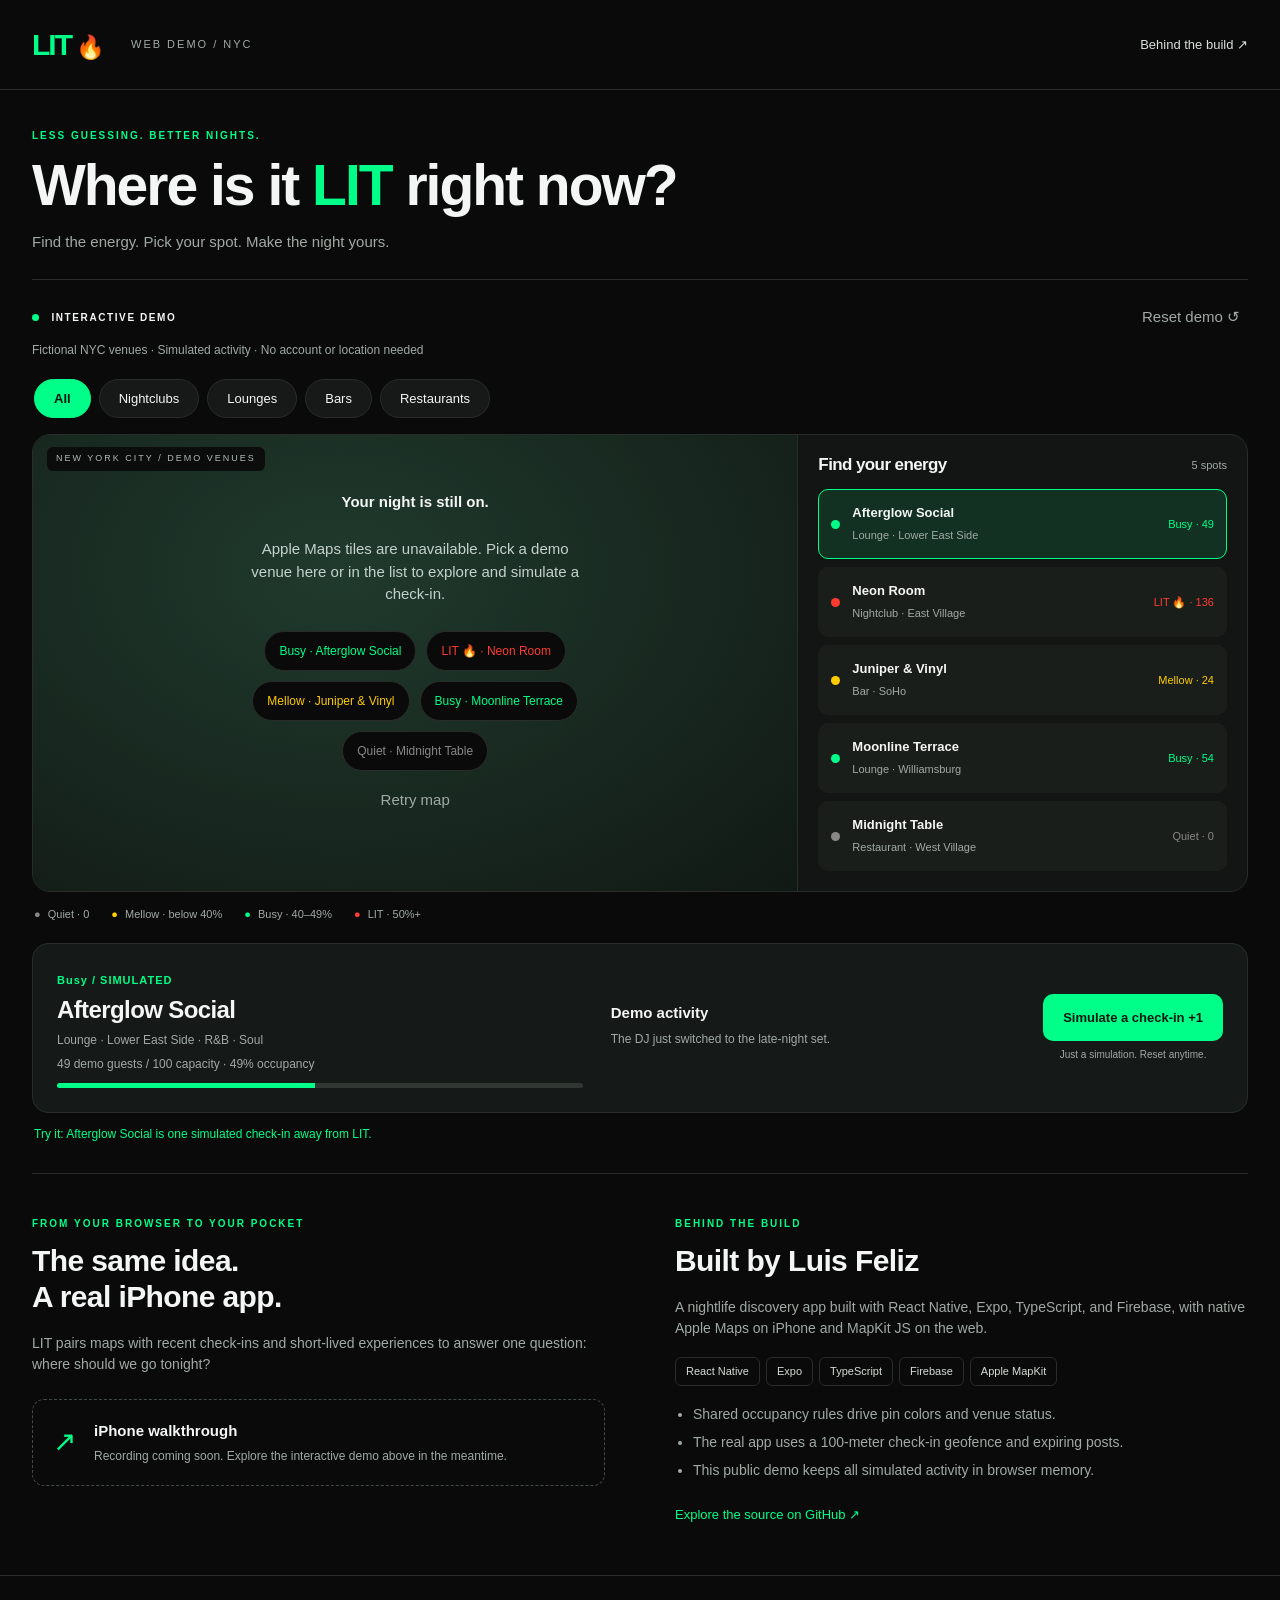
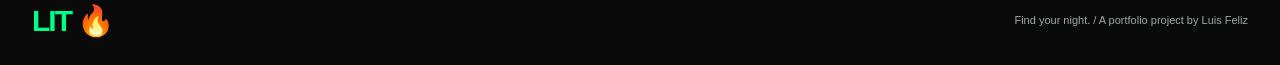
==== showcase/index.html @ a8319f33 "Publish interactive LIT Web Demo" ====
<!doctype html>
<html lang="en">
<head>
  <meta charset="utf-8"><meta name="viewport" content="width=device-width,initial-scale=1,viewport-fit=cover">
  <meta name="theme-color" content="#0A0A0A">
  <meta name="description" content="Where is it LIT right now? Explore Luis Feliz’s interactive NYC nightlife portfolio demo.">
  <meta property="og:title" content="LIT — Find your night"><meta property="og:description" content="Explore the interactive NYC nightlife demo. Built by Luis Feliz.">
  <title>LIT — Find your night</title><link rel="stylesheet" href="./style.css">
</head>
<body>
  <header class="topbar"><a class="brand" href="#demo" aria-label="LIT demo">LIT<span>🔥</span></a><span class="edition">WEB DEMO / NYC</span><a href="#built">Behind the build ↗</a></header>
  <main>
    <section class="intro"><p class="eyebrow">LESS GUESSING. BETTER NIGHTS.</p><h1>Where is it <em>LIT</em> right now?</h1><p>Find the energy. Pick your spot. Make the night yours.</p></section>
    <section id="demo" aria-label="Interactive venue demo">
      <div class="demo-bar"><span><i></i> INTERACTIVE DEMO</span><button id="reset" class="text-button">Reset demo ↺</button></div>
      <p class="disclosure">Fictional NYC venues · Simulated activity · No account or location needed</p>
      <div id="filters" class="filters" role="group" aria-label="Filter venue type"></div>
      <div class="workspace">
        <div class="map-panel"><div id="map" aria-label="NYC venue map"></div><div id="map-message" class="map-message"><p>Loading NYC map…</p></div><span class="map-caption">NEW YORK CITY / DEMO VENUES</span></div>
        <aside class="venue-panel"><div class="panel-heading"><h2>Find your energy</h2><span id="result-count"></span></div><div id="venues" class="venues"></div></aside>
      </div>
      <div class="legend" aria-label="Estimated occupancy legend"><span><b style="color:#888">●</b> Quiet · 0</span><span><b style="color:#FFCC00">●</b> Mellow · below 40%</span><span><b style="color:#00FF88">●</b> Busy · 40–49%</span><span><b style="color:#FF3B30">●</b> LIT · 50%+</span></div>
      <section id="detail" class="detail" aria-label="Selected venue"></section>
      <p id="announcement" class="announcement" role="status" aria-live="polite">Try it: Afterglow Social is one simulated check-in away from LIT.</p>
    </section>
    <section class="below" id="built"><div><p class="eyebrow">FROM YOUR BROWSER TO YOUR POCKET</p><h2>The same idea.<br>A real iPhone app.</h2><p>LIT pairs maps with recent check-ins and short-lived experiences to answer one question: where should we go tonight?</p><div class="video-placeholder"><span>↗</span><div><strong>iPhone walkthrough</strong><p>Recording coming soon. Explore the interactive demo above in the meantime.</p></div></div></div><div class="engineering"><p class="eyebrow">BEHIND THE BUILD</p><h2>Built by Luis Feliz</h2><p>A nightlife discovery app built with React Native, Expo, TypeScript, and Firebase, with native Apple Maps on iPhone and MapKit JS on the web.</p><div class="tags"><span>React Native</span><span>Expo</span><span>TypeScript</span><span>Firebase</span><span>Apple MapKit</span></div><ul><li>Shared occupancy rules drive pin colors and venue status.</li><li>The real app uses a 100-meter check-in geofence and expiring posts.</li><li>This public demo keeps all simulated activity in browser memory.</li></ul><a href="https://github.com/Luisfeliz3/Lit" target="_blank" rel="noopener noreferrer">Explore the source on GitHub ↗</a></div></section>
  </main><footer><a class="brand" href="#demo">LIT 🔥</a><span>Find your night. / A portfolio project by Luis Feliz</span></footer>
  <noscript>This interactive demo needs JavaScript. Enable it and reload to explore fictional venues and simulate check-ins.</noscript>
  <script type="module" src="./main.js"></script>
</body>
</html>
---- showcase/style.css ----
:root {
  color-scheme:dark;
  --green:#00ff88;
  --bg:#0a0a0a;
  --line:#292c2b;
  --muted:#a0aaa5
}
* {
  box-sizing:border-box
}
html {
  scroll-behavior:smooth;
  scroll-padding-top:24px
}
body {
  margin:0;
  background:var(--bg);
  color:#f4f6f5;
  font-family:Arial,Helvetica,sans-serif;
  font-size:15px;
  line-height:1.5
}
a {
  color:var(--green);
  text-decoration:none
}
button {
  font:inherit;
  cursor:pointer
}
button:disabled {
  cursor:default;
  opacity:.55
}
a:focus-visible,button:focus-visible {
  outline:3px solid #fff;
  outline-offset:4px
}
button {
  color:inherit
}
.topbar,main,footer {
  max-width:1280px;
  margin:auto
}
.topbar {
  display:flex;
  align-items:center;
  gap:28px;
  padding:22px 32px;
  border-bottom:1px solid var(--line)
}
.brand {
  color:var(--green);
  font-size:30px;
  font-weight:900;
  letter-spacing:-2px
}
.brand span {
  font-size:23px;
  margin-left:5px
}
.edition {
  font-size:11px;
  color:var(--muted);
  letter-spacing:2px
}
.topbar>a:last-child {
  margin-left:auto;
  font-size:13px;
  color:#d9dfdb
}
main {
  padding:0 32px
}
.intro {
  padding:38px 0 26px
}
.eyebrow {
  font-size:10px;
  font-weight:800;
  letter-spacing:2px;
  color:var(--green);
  margin:0 0 12px
}
h1 {
  font-size:clamp(32px,4.5vw,57px);
  letter-spacing:-2px;
  line-height:1.08;
  margin:0 0 14px
}
h1 em {
  font-style:normal;
  color:var(--green)
}
.intro>p:last-child {
  margin:0;
  color:var(--muted)
}
.demo-bar {
  display:flex;
  align-items:center;
  justify-content:space-between;
  border-top:1px solid var(--line);
  padding-top:18px
}
.demo-bar>span {
  font-size:10px;
  letter-spacing:1.6px;
  font-weight:800
}
.demo-bar i {
  display:inline-block;
  background:var(--green);
  width:7px;
  height:7px;
  border-radius:50%;
  margin-right:8px
}
.text-button {
  background:none;
  border:0;
  color:var(--muted);
  padding:8px
}
.disclosure {
  font-size:12px;
  color:var(--muted);
  margin:4px 0 18px
}
.filters {
  display:flex;
  gap:8px;
  overflow-x:auto;
  padding:2px 2px 16px
}
.filters button {
  border:1px solid var(--line);
  background:#171918;
  border-radius:30px;
  padding:9px 19px;
  white-space:nowrap;
  font-size:13px
}
.filters button[aria-pressed=true] {
  background:var(--green);
  color:#07150e;
  border-color:var(--green);
  font-weight:700
}
.workspace {
  display:grid;
  grid-template-columns:minmax(0,1.7fr) minmax(310px,1fr);
  border:1px solid var(--line);
  border-radius:18px;
  overflow:hidden;
  background:#121514
}
.map-panel {
  position:relative;
  min-height:405px;
  background:#141c18
}
#map {
  position:absolute;
  inset:0
}
.map-message {
  position:absolute;
  inset:0;
  display:flex;
  flex-direction:column;
  align-items:center;
  justify-content:center;
  padding:24px;
  text-align:center;
  background:radial-gradient(ellipse at 40% 30%,#203a2d,#111914);
  gap:10px
}
.map-message p {
  max-width:350px;
  color:#c5d2cb
}
.map-message[hidden] {
  display:none
}
.schematic-pins {
  display:flex;
  flex-wrap:wrap;
  justify-content:center;
  gap:10px;
  max-width:440px
}
.schematic-pins button {
  border:1px solid var(--line);
  background:#0a0a0a;
  border-radius:20px;
  padding:10px 14px;
  font-size:12px
}
.map-caption {
  position:absolute;
  top:12px;
  left:14px;
  height:24px;
  pointer-events:none;
  font-size:9px;
  letter-spacing:2px;
  background:#0a0a0ae8;
  padding:5px 9px;
  border-radius:6px;
  color:#afbbb4
}
.venue-panel {
  padding:20px;
  border-left:1px solid var(--line)
}
.panel-heading {
  display:flex;
  justify-content:space-between;
  align-items:center;
  margin-bottom:14px;
  gap:10px
}
h2 {
  font-size:24px;
  line-height:1.2;
  letter-spacing:-.6px;
  margin:0 0 18px
}
.panel-heading h2 {
  font-size:17px;
  margin:0
}
.panel-heading>span {
  font-size:11px;
  color:var(--muted)
}
.venues {
  display:grid;
  gap:8px
}
.venue {
  display:flex;
  align-items:center;
  text-align:left;
  gap:12px;
  width:100%;
  padding:13px 12px;
  background:#1a1e1b;
  border:1px solid transparent;
  border-radius:10px
}
.venue[aria-pressed=true] {
  border-color:var(--green);
  background:#123122
}
.venue .dot {
  width:9px;
  height:9px;
  border-radius:50%;
  flex-shrink:0
}
.venue .info {
  flex:1
}
.venue strong {
  display:block;
  font-size:13px
}
.venue small {
  font-size:11px;
  color:var(--muted)
}
.venue .status {
  font-size:11px;
  white-space:nowrap
}
.legend {
  display:flex;
  gap:22px;
  flex-wrap:wrap;
  color:var(--muted);
  font-size:11px;
  padding:14px 2px
}
.legend b {
  margin-right:4px
}
.detail {
  margin-top:6px;
  background:#151917;
  border:1px solid var(--line);
  border-radius:16px;
  padding:24px;
  display:grid;
  grid-template-columns:1.3fr 1fr auto;
  gap:28px;
  align-items:center
}
.detail h2 {
  margin:6px 0;
  font-size:24px
}
.detail p {
  color:var(--muted);
  font-size:12px;
  margin:6px 0
}
.detail .status {
  font-size:11px;
  font-weight:800;
  letter-spacing:1px
}
.meter {
  background:#303733;
  border-radius:4px;
  height:5px;
  overflow:hidden;
  margin-top:10px
}
.meter span {
  height:100%;
  display:block
}
.primary {
  background:var(--green);
  color:#07170f;
  font-weight:800;
  border:0;
  border-radius:10px;
  padding:14px 20px;
  white-space:nowrap;
  font-size:13px
}
.simulation small {
  display:block;
  color:var(--muted);
  font-size:10px;
  text-align:center;
  margin-top:6px
}
.announcement {
  color:var(--green);
  font-size:12px;
  min-height:24px;
  margin:12px 2px
}
.below {
  display:grid;
  grid-template-columns:1fr 1fr;
  gap:70px;
  border-top:1px solid var(--line);
  padding:42px 0 50px;
  margin-top:24px
}
.below p:not(.eyebrow),.below li {
  font-size:14px;
  color:var(--muted)
}
.below h2 {
  font-size:30px
}
.video-placeholder {
  border:1px dashed #414c45;
  border-radius:12px;
  display:flex;
  align-items:center;
  padding:20px;
  gap:18px;
  margin-top:24px
}
.video-placeholder>span {
  font-size:28px;
  color:var(--green)
}
.video-placeholder p {
  margin:4px 0 0;
  font-size:12px!important
}
.tags {
  display:flex;
  gap:6px;
  flex-wrap:wrap;
  margin:18px 0
}
.tags span {
  border:1px solid var(--line);
  padding:5px 10px;
  border-radius:6px;
  color:#d3dcd6;
  font-size:11px
}
.engineering ul {
  padding-left:18px
}
.engineering li {
  padding-bottom:7px
}
.engineering>a {
  font-size:13px
}
footer {
  border-top:1px solid var(--line);
  padding:22px 32px;
  display:flex;
  align-items:center;
  justify-content:space-between
}
footer>span {
  font-size:11px;
  color:var(--muted)
}
noscript {
  display:block;
  padding:24px
}
@media(max-width:760px) {
  .topbar {
    padding:16px 20px;
    gap:15px
  }
  .edition {
    font-size:9px;
    letter-spacing:1px
  }
  .topbar>a:last-child {
    font-size:11px
  }
  main {
    padding:0 20px
  }
  .intro {
    padding:30px 0 24px
  }
  .workspace {
    grid-template-columns:1fr
  }
  .map-panel {
    min-height:310px
  }
  .venue-panel {
    border-left:0;
    border-top:1px solid var(--line);
    padding:16px
  }
  .detail {
    grid-template-columns:1fr;
    gap:14px;
    padding:20px
  }
  .simulation .primary {
    width:100%
  }
  .simulation small {
    text-align:left
  }
  .legend {
    gap:8px 16px
  }
  .below {
    grid-template-columns:1fr;
    gap:32px;
    padding-top:30px
  }
  .below h2 {
    font-size:27px
  }
  footer {
    padding:20px;
    gap:20px
  }
  footer>span {
    max-width:210px;
    text-align:right
  }
  .disclosure {
    max-width:300px;
    font-size:11px
  }
}
@media(prefers-reduced-motion:reduce) {
  html {
    scroll-behavior:auto
  }
}
.map-panel.fallback {
  display:flex
}
.map-panel.fallback .map-message {
  position:relative;
  width:100%;
  min-height:405px;
  padding:36px 24px 52px
}
@media(max-width:760px) {
  .map-panel.fallback .map-message {
    padding:28px 20px 52px
  }
}
body {
  padding-left:env(safe-area-inset-left);
  padding-right:env(safe-area-inset-right);
  padding-bottom:env(safe-area-inset-bottom)
}
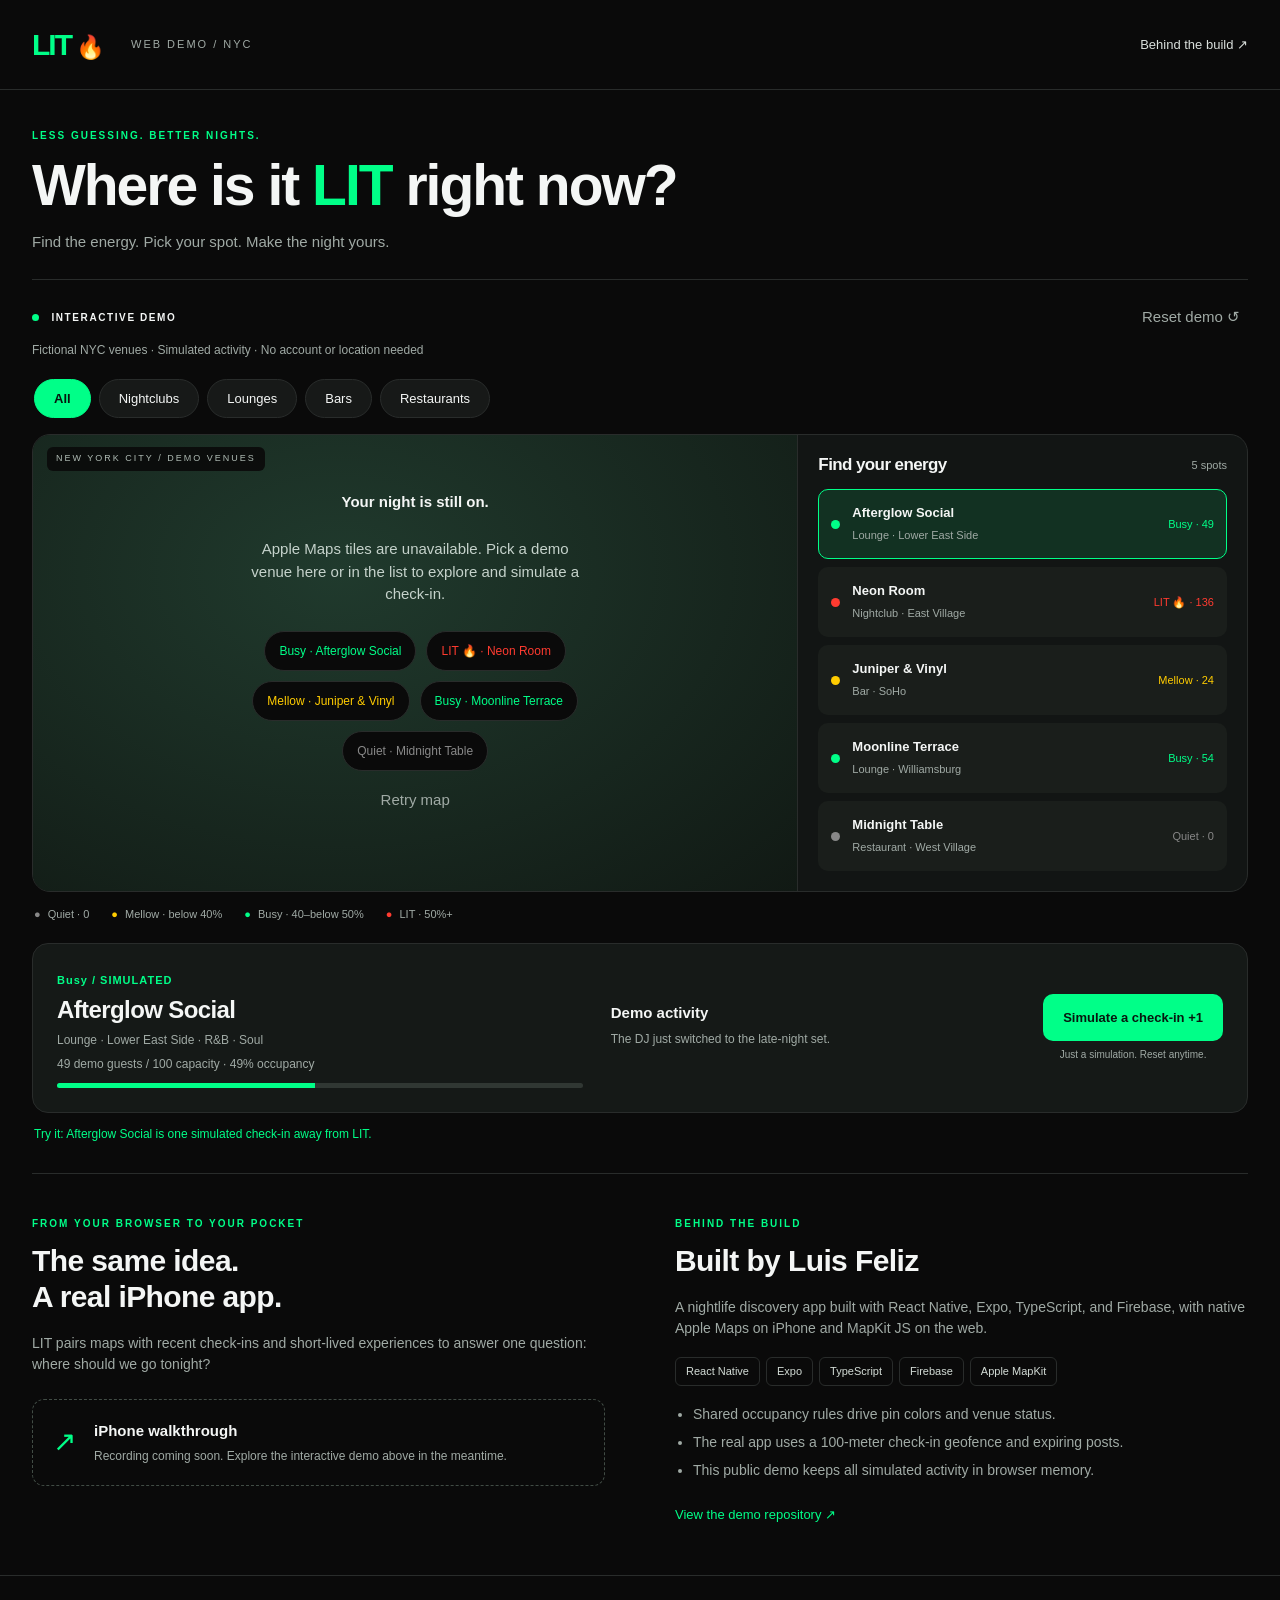
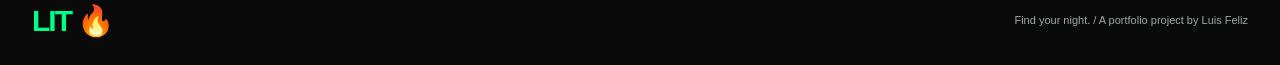
==== commit 3d1f3d84: "Link public demo repository and clarify occupancy legend" ====
--- a/showcase/index.html
+++ b/showcase/index.html
@@ -19,11 +19,11 @@
         <div class="map-panel"><div id="map" aria-label="NYC venue map"></div><div id="map-message" class="map-message"><p>Loading NYC map…</p></div><span class="map-caption">NEW YORK CITY / DEMO VENUES</span></div>
         <aside class="venue-panel"><div class="panel-heading"><h2>Find your energy</h2><span id="result-count"></span></div><div id="venues" class="venues"></div></aside>
       </div>
-      <div class="legend" aria-label="Estimated occupancy legend"><span><b style="color:#888">●</b> Quiet · 0</span><span><b style="color:#FFCC00">●</b> Mellow · below 40%</span><span><b style="color:#00FF88">●</b> Busy · 40–49%</span><span><b style="color:#FF3B30">●</b> LIT · 50%+</span></div>
+      <div class="legend" aria-label="Estimated occupancy legend"><span><b style="color:#888">●</b> Quiet · 0</span><span><b style="color:#FFCC00">●</b> Mellow · below 40%</span><span><b style="color:#00FF88">●</b> Busy · 40–below 50%</span><span><b style="color:#FF3B30">●</b> LIT · 50%+</span></div>
       <section id="detail" class="detail" aria-label="Selected venue"></section>
       <p id="announcement" class="announcement" role="status" aria-live="polite">Try it: Afterglow Social is one simulated check-in away from LIT.</p>
     </section>
-    <section class="below" id="built"><div><p class="eyebrow">FROM YOUR BROWSER TO YOUR POCKET</p><h2>The same idea.<br>A real iPhone app.</h2><p>LIT pairs maps with recent check-ins and short-lived experiences to answer one question: where should we go tonight?</p><div class="video-placeholder"><span>↗</span><div><strong>iPhone walkthrough</strong><p>Recording coming soon. Explore the interactive demo above in the meantime.</p></div></div></div><div class="engineering"><p class="eyebrow">BEHIND THE BUILD</p><h2>Built by Luis Feliz</h2><p>A nightlife discovery app built with React Native, Expo, TypeScript, and Firebase, with native Apple Maps on iPhone and MapKit JS on the web.</p><div class="tags"><span>React Native</span><span>Expo</span><span>TypeScript</span><span>Firebase</span><span>Apple MapKit</span></div><ul><li>Shared occupancy rules drive pin colors and venue status.</li><li>The real app uses a 100-meter check-in geofence and expiring posts.</li><li>This public demo keeps all simulated activity in browser memory.</li></ul><a href="https://github.com/Luisfeliz3/Lit" target="_blank" rel="noopener noreferrer">Explore the source on GitHub ↗</a></div></section>
+    <section class="below" id="built"><div><p class="eyebrow">FROM YOUR BROWSER TO YOUR POCKET</p><h2>The same idea.<br>A real iPhone app.</h2><p>LIT pairs maps with recent check-ins and short-lived experiences to answer one question: where should we go tonight?</p><div class="video-placeholder"><span>↗</span><div><strong>iPhone walkthrough</strong><p>Recording coming soon. Explore the interactive demo above in the meantime.</p></div></div></div><div class="engineering"><p class="eyebrow">BEHIND THE BUILD</p><h2>Built by Luis Feliz</h2><p>A nightlife discovery app built with React Native, Expo, TypeScript, and Firebase, with native Apple Maps on iPhone and MapKit JS on the web.</p><div class="tags"><span>React Native</span><span>Expo</span><span>TypeScript</span><span>Firebase</span><span>Apple MapKit</span></div><ul><li>Shared occupancy rules drive pin colors and venue status.</li><li>The real app uses a 100-meter check-in geofence and expiring posts.</li><li>This public demo keeps all simulated activity in browser memory.</li></ul><a href="https://github.com/Luisfeliz3/lit-web-demo" target="_blank" rel="noopener noreferrer">View the demo repository ↗</a></div></section>
   </main><footer><a class="brand" href="#demo">LIT 🔥</a><span>Find your night. / A portfolio project by Luis Feliz</span></footer>
   <noscript>This interactive demo needs JavaScript. Enable it and reload to explore fictional venues and simulate check-ins.</noscript>
   <script type="module" src="./main.js"></script>
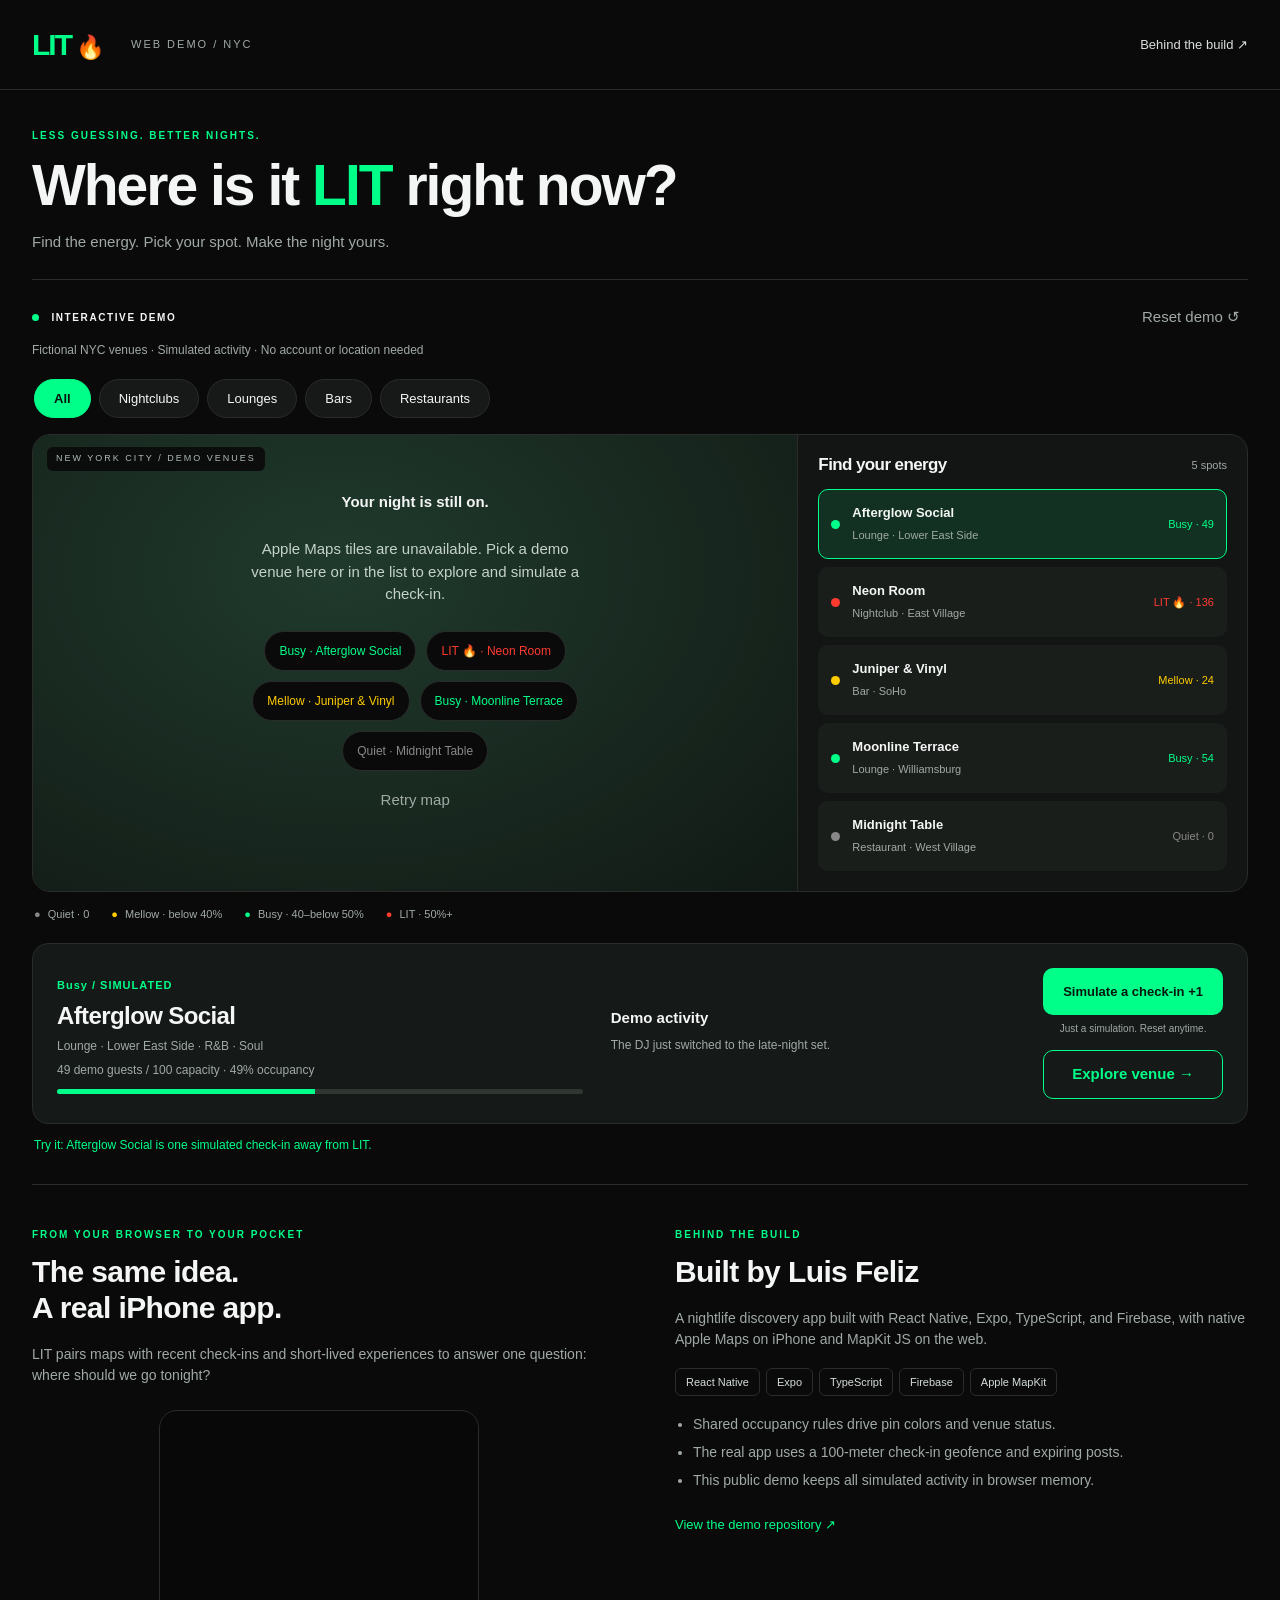
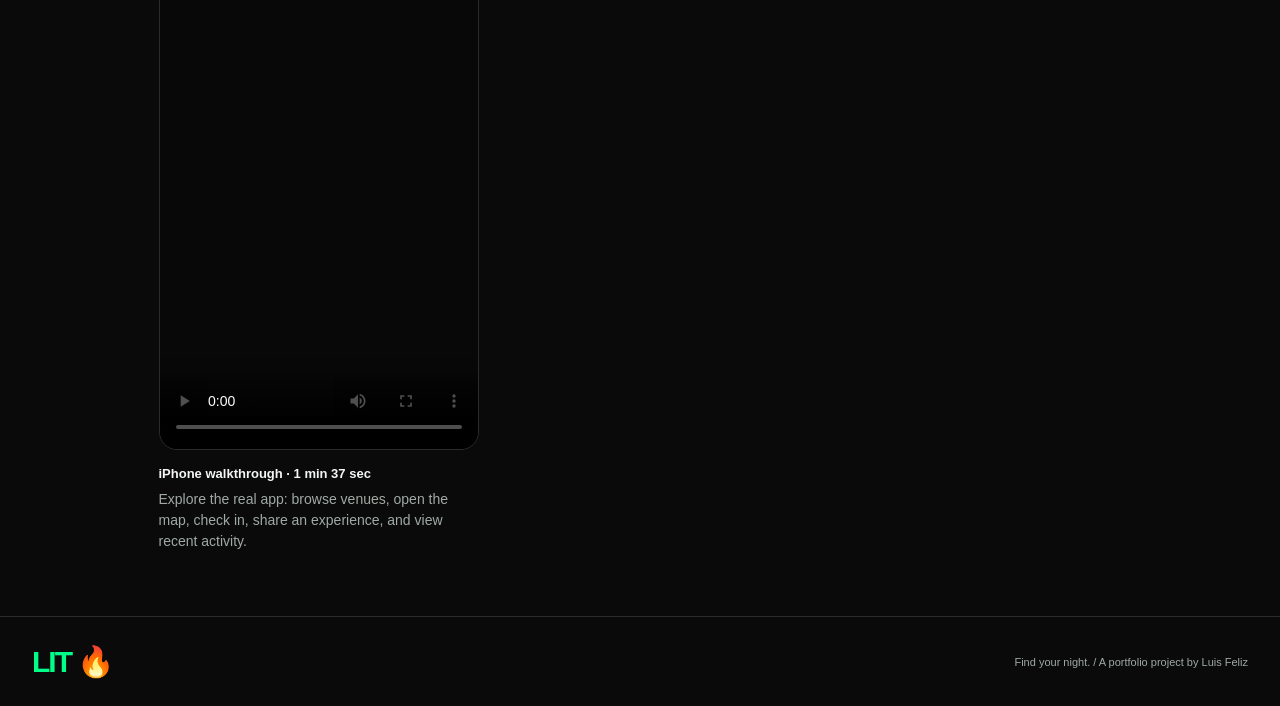
==== commit e6d076df: "Add iPhone app walkthrough recording" ====
--- a/showcase/index.html
+++ b/showcase/index.html
@@ -23,7 +23,7 @@
       <section id="detail" class="detail" aria-label="Selected venue"></section>
       <p id="announcement" class="announcement" role="status" aria-live="polite">Try it: Afterglow Social is one simulated check-in away from LIT.</p>
     </section>
-    <section class="below" id="built"><div><p class="eyebrow">FROM YOUR BROWSER TO YOUR POCKET</p><h2>The same idea.<br>A real iPhone app.</h2><p>LIT pairs maps with recent check-ins and short-lived experiences to answer one question: where should we go tonight?</p><div class="video-placeholder"><span>↗</span><div><strong>iPhone walkthrough</strong><p>Recording coming soon. Explore the interactive demo above in the meantime.</p></div></div></div><div class="engineering"><p class="eyebrow">BEHIND THE BUILD</p><h2>Built by Luis Feliz</h2><p>A nightlife discovery app built with React Native, Expo, TypeScript, and Firebase, with native Apple Maps on iPhone and MapKit JS on the web.</p><div class="tags"><span>React Native</span><span>Expo</span><span>TypeScript</span><span>Firebase</span><span>Apple MapKit</span></div><ul><li>Shared occupancy rules drive pin colors and venue status.</li><li>The real app uses a 100-meter check-in geofence and expiring posts.</li><li>This public demo keeps all simulated activity in browser memory.</li></ul><a href="https://github.com/Luisfeliz3/lit-web-demo" target="_blank" rel="noopener noreferrer">View the demo repository ↗</a></div></section>
+    <section class="below" id="built"><div><p class="eyebrow">FROM YOUR BROWSER TO YOUR POCKET</p><h2>The same idea.<br>A real iPhone app.</h2><p>LIT pairs maps with recent check-ins and short-lived experiences to answer one question: where should we go tonight?</p><figure class="iphone-walkthrough" id="iphone-walkthrough"><video id="iphone-recording" controls playsinline preload="metadata" poster="./showcase/assets/iphone-walkthrough-poster.jpg" aria-label="LIT iPhone app walkthrough" aria-describedby="iphone-walkthrough-description"><source src="./showcase/assets/iphone-walkthrough.mp4" type="video/mp4">Your browser cannot play this video. <a href="./showcase/assets/iphone-walkthrough.mp4">Open the iPhone recording</a>.</video><figcaption id="iphone-walkthrough-description"><strong>iPhone walkthrough · 1 min 37 sec</strong><p>Explore the real app: browse venues, open the map, check in, share an experience, and view recent activity.</p></figcaption></figure></div><div class="engineering"><p class="eyebrow">BEHIND THE BUILD</p><h2>Built by Luis Feliz</h2><p>A nightlife discovery app built with React Native, Expo, TypeScript, and Firebase, with native Apple Maps on iPhone and MapKit JS on the web.</p><div class="tags"><span>React Native</span><span>Expo</span><span>TypeScript</span><span>Firebase</span><span>Apple MapKit</span></div><ul><li>Shared occupancy rules drive pin colors and venue status.</li><li>The real app uses a 100-meter check-in geofence and expiring posts.</li><li>This public demo keeps all simulated activity in browser memory.</li></ul><a href="https://github.com/Luisfeliz3/lit-web-demo" target="_blank" rel="noopener noreferrer">View the demo repository ↗</a></div></section>
   </main><footer><a class="brand" href="#demo">LIT 🔥</a><span>Find your night. / A portfolio project by Luis Feliz</span></footer>
   <noscript>This interactive demo needs JavaScript. Enable it and reload to explore fictional venues and simulate check-ins.</noscript>
   <script type="module" src="./main.js"></script>
--- a/showcase/style.css
+++ b/showcase/style.css
@@ -361,22 +361,28 @@
 .below h2 {
   font-size:30px
 }
-.video-placeholder {
-  border:1px dashed #414c45;
-  border-radius:12px;
-  display:flex;
-  align-items:center;
-  padding:20px;
-  gap:18px;
-  margin-top:24px
-}
-.video-placeholder>span {
-  font-size:28px;
-  color:var(--green)
-}
-.video-placeholder p {
-  margin:4px 0 0;
-  font-size:12px!important
+.iphone-walkthrough {
+  width:100%;
+  max-width:320px;
+  margin:24px auto 0;
+}
+.iphone-walkthrough video {
+  display:block;
+  width:100%;
+  max-height:640px;
+  aspect-ratio:1320 / 2868;
+  object-fit:contain;
+  border-radius:18px;
+  background:#080808;
+  border:1px solid var(--line);
+}
+.iphone-walkthrough figcaption {
+  margin-top:14px;
+  font-size:13px;
+}
+.iphone-walkthrough figcaption p {
+  font-size:12px;
+  margin-top:6px;
 }
 .tags {
   display:flex;
@@ -503,3 +509,55 @@
   padding-right:env(safe-area-inset-right);
   padding-bottom:env(safe-area-inset-bottom)
 }
+.explore-venue { display:block; width:100%; background:transparent; border:1px solid var(--green); color:var(--green); border-radius:10px; margin-top:14px; padding:12px; font-weight:700; }
+.experience-open { overflow:hidden; }
+.experience-dialog { background:#0a0a0a; color:#f4f6f5; border:1px solid #33443a; border-radius:20px; width:min(1000px,96vw); max-height:94dvh; padding:0; overscroll-behavior:contain; }
+.experience-dialog::backdrop { background:#000c; backdrop-filter:blur(7px); }
+.experience-toolbar { display:flex; justify-content:space-between; align-items:center; padding:12px 24px; position:sticky; top:0; z-index:2; background:#0a0a0af5; border-bottom:1px solid var(--line); }
+.experience-toolbar .eyebrow { margin:0; }
+.experience-hero { position:relative; height:270px; }
+.experience-hero>img { width:100%; height:100%; object-fit:cover; }
+.media-badge { position:absolute; bottom:12px; left:20px; background:#000c; border-radius:5px; padding:5px 8px; font-size:9px; letter-spacing:1px; }
+.experience-heading,.presence-demo,.demo-composer,.experience-feed { padding:24px; }
+.experience-heading { padding-bottom:0; }
+.experience-heading h2 { margin:8px 0; font-size:32px; }
+.experience-heading .status { font-size:11px; letter-spacing:1px; font-weight:800; }
+.experience-heading p,.presence-demo p { color:var(--muted); font-size:13px; }
+.presence-demo { border-bottom:1px solid var(--line); }
+.presence-modes,.media-choices { display:flex; flex-wrap:wrap; gap:8px; }
+.mode-button { background:#191e1b; border:1px solid #35463d; border-radius:20px; padding:9px 14px; font-size:12px; }
+.mode-button[aria-pressed=true] { border-color:var(--green); color:var(--green); background:#123122; }
+.presence-demo .demo-rule { font-size:11px; max-width:620px; margin-bottom:18px; }
+.demo-composer { background:#121a16; border-bottom:1px solid var(--line); }
+.demo-composer[hidden] { display:none; }
+.demo-composer h3,.experience-feed h3 { margin:0 0 18px; }
+.composer-preview { margin:16px 0; height:190px; background:#080a09; border-radius:10px; overflow:hidden; }
+.composer-preview>img,.composer-preview>video { width:100%; height:100%; object-fit:contain; }
+.demo-composer label { display:block; font-weight:700; font-size:13px; margin:10px 0; }
+.demo-composer textarea,.comment-form input { background:#0a0f0c; color:#fff; border:1px solid #45584c; border-radius:8px; padding:12px; font:inherit; width:100%; min-width:0; }
+.demo-composer textarea { resize:vertical; }
+.composer-message { color:var(--muted); font-size:12px; }
+.experience-cards { display:grid; grid-template-columns:repeat(3,minmax(0,1fr)); gap:16px; align-items:start; }
+.experience-card { background:#161c18; border:1px solid var(--line); border-radius:12px; overflow:hidden; }
+.experience-card>img,.experience-card>video { width:100%; height:280px; object-fit:cover; display:block; background:#000; }
+.experience-card>video { object-fit:contain; }
+.post-meta { display:flex; flex-direction:column; gap:4px; padding:14px 14px 0; font-size:12px; }
+.expiry { color:var(--green); font-size:10px; }
+.post-caption { padding:0 14px; font-size:13px; overflow-wrap:anywhere; }
+.media-note { display:block; padding:0 14px 10px; color:var(--muted); font-size:9px; }
+.demo-comments { border-top:1px solid var(--line); padding:4px 14px; }
+.demo-comments p { font-size:12px; color:#c1ccc5; overflow-wrap:anywhere; }
+.comment-form { display:flex; gap:3px; padding:10px; }
+.comment-form input { font-size:12px; padding:9px; }
+.comment-form button { color:var(--green); }
+.comment-error { color:#ffd0b5; font-size:11px; padding:0 12px; }
+@media(max-width:760px) {
+  .experience-dialog { width:100vw; max-width:100vw; height:100dvh; max-height:100dvh; border:0; border-radius:0; }
+  .experience-toolbar { padding:calc(12px + env(safe-area-inset-top)) 16px 12px; }
+  .experience-hero { height:220px; }
+  .experience-heading,.presence-demo,.demo-composer,.experience-feed { padding:20px; }
+  .experience-heading h2 { font-size:28px; }
+  .experience-cards { grid-template-columns:1fr; }
+  .experience-card>img,.experience-card>video { height:360px; }
+  .experience-feed { padding-bottom:calc(24px + env(safe-area-inset-bottom)); }
+}
